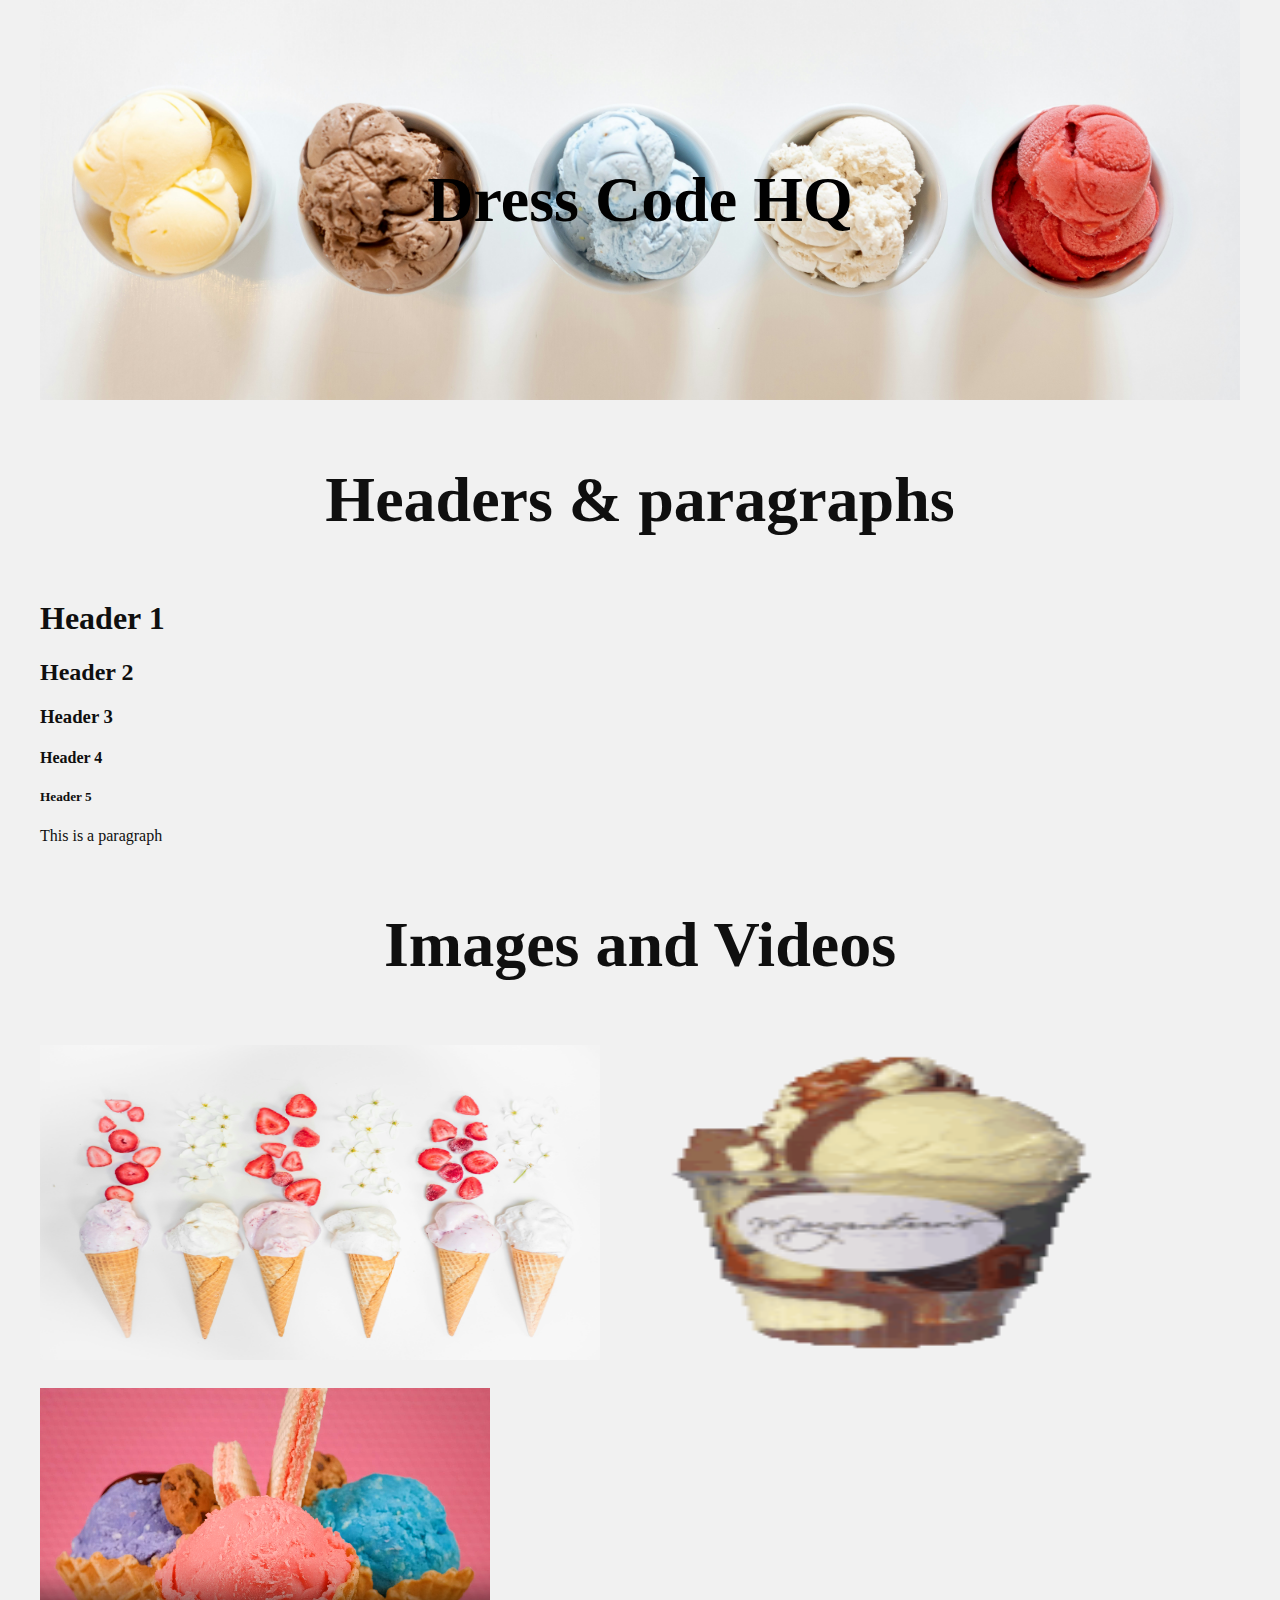
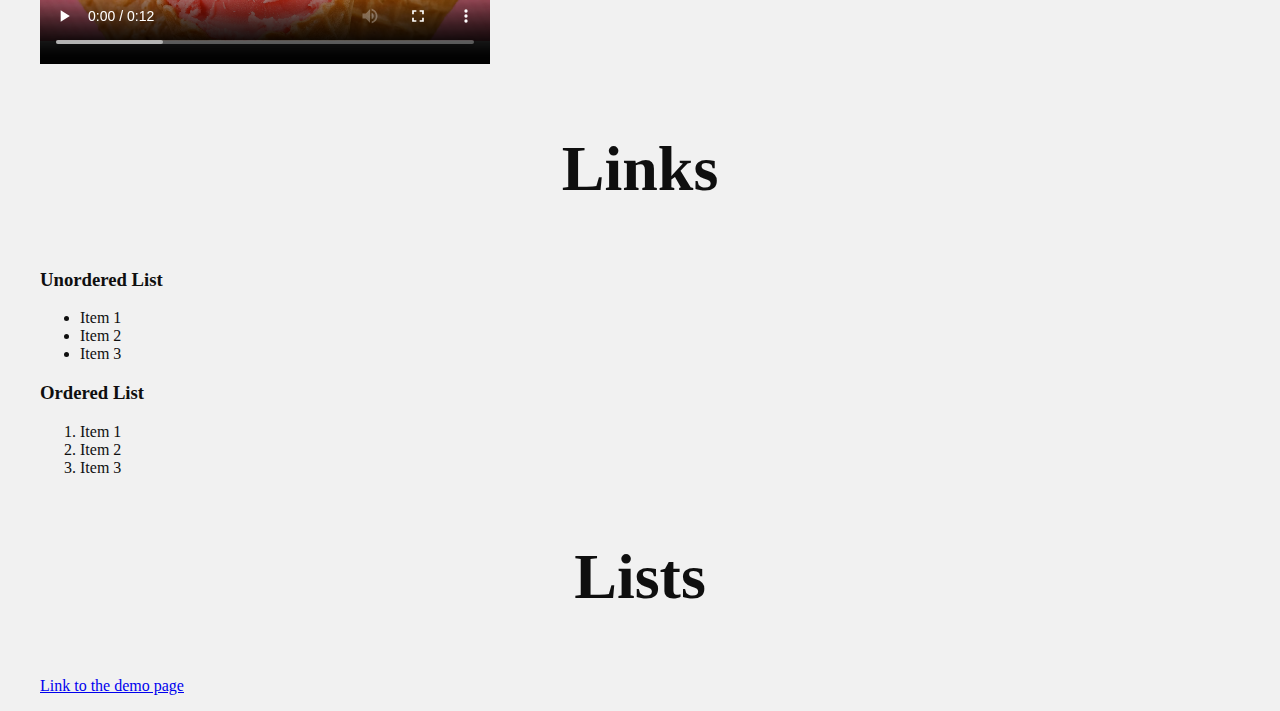
==== index.html @ fc5755fe "added ice cream images and started a basic page using the list of item needed" ====
<!DOCTYPE html>
<html lang="en">
<head>
    <meta charset="UTF-8">
    <meta name="viewport" content="width=device-width, initial-scale=1.0">
    <link rel="stylesheet" type="text/css" href="styles.css">
    <title>Dress Code HQ </title>
</head>
<body>
    <div class="container">
        <div class="header-image" style='background-image: url("images/hero-ice-cream.jpg");'>
            <h1 class="header">Dress Code HQ</h1>
         </div>
         <div>
            <h2 class="header">Headers & paragraphs</h2>
            <h1>Header 1</h1>
            <h2>Header 2</h2>
            <h3>Header 3</h3>
            <h4>Header 4</h4>
            <h5>Header 5</h5>

            <p>This is a paragraph</p>
         </div>

         <div style="margin-top: 20px;" /> 

         <div>
             <h2 class="header">Images and Videos</h2>
             <img
                width="560"
                height="315"
                src="images/ice-cream-strawberries.jpg" alt=""
             >
             <img
                width="560"
                height="315"
                src="images/ice-cream-rotating-food.gif" alt=""
             >
             <video width="450" height="300" controls>
                <source src="/video/ice-cream.mp4" type="video/mp4">
                Your browser does not support the video tag.
              </video>
         </div>

         <div style="margin-top: 20px;" /> 

         <div>
             <h2 class="header">Links</h2>
            <h3>Unordered List</h3>
            <ul>
                <li>Item 1</li>
                <li>Item 2</li>
                <li>Item 3</li>
            </ul>
            <h3>Ordered List</h3>
            <ol>
                <li>Item 1</li>
                <li>Item 2</li>
                <li>Item 3</li>
         </div>

         <div style="margin-top: 20px;" /> 

         <div>
             <h2 class="header">Lists</h2>

             <a href="/demo.html" >
                <p>Link to the demo page</p>
             </a>
         </div>

    </div>
    
</body>
</html>
---- styles.css ----
body{
    margin: 0 auto;
    font-family: lato;
    background-color: #f1f1f1;
    color: #0f0f0f;
    display: flex;
    flex-direction: column;
    align-items: center;
    width: 100%;
}

.container {
    width: 1200px;

}

.header {
    text-align: center;
    padding: 10px;
    font-weight: 900;
    font-size: 4rem;
}

.header-image {
    background-size: cover;
    background-position: center;
    height: 400px; /* increase this if you want a taller image */
    display: flex;
    justify-content: center;
    align-items: center;
    color: #010101; 
}

.parallax {
    position: relative;
    height: 80vh;
    background: url('images/parallax.jpg') no-repeat center center/cover;
    background-attachment: fixed;
}

.parallax-content {
    display: flex;
    align-items: center;
    justify-content: center;
    font-size: 4rem;
    height: 100%;
    font-weight: 900;
    color: #f1f1f1; /* add this for dark background */
}

.center-video {
    display: flex;
    justify-content: center;
    align-items: center;
    width: 100%;
}
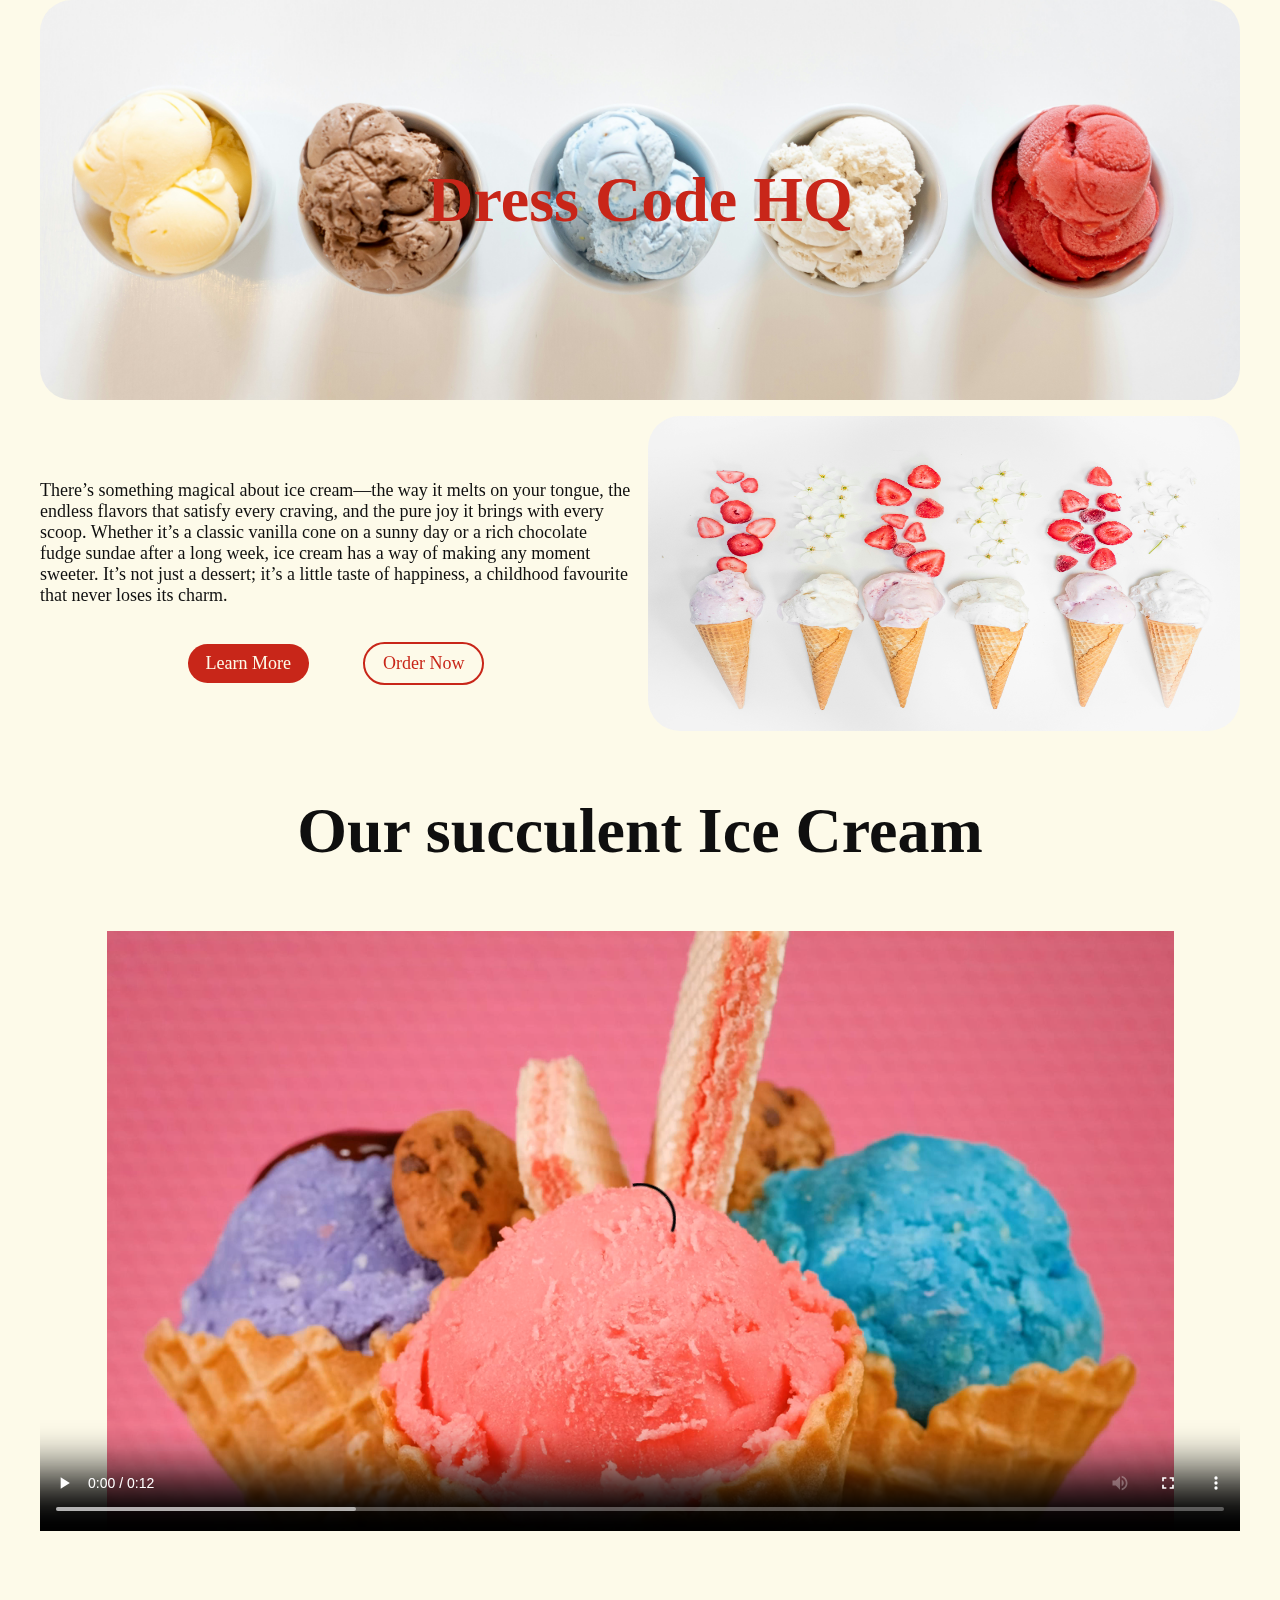
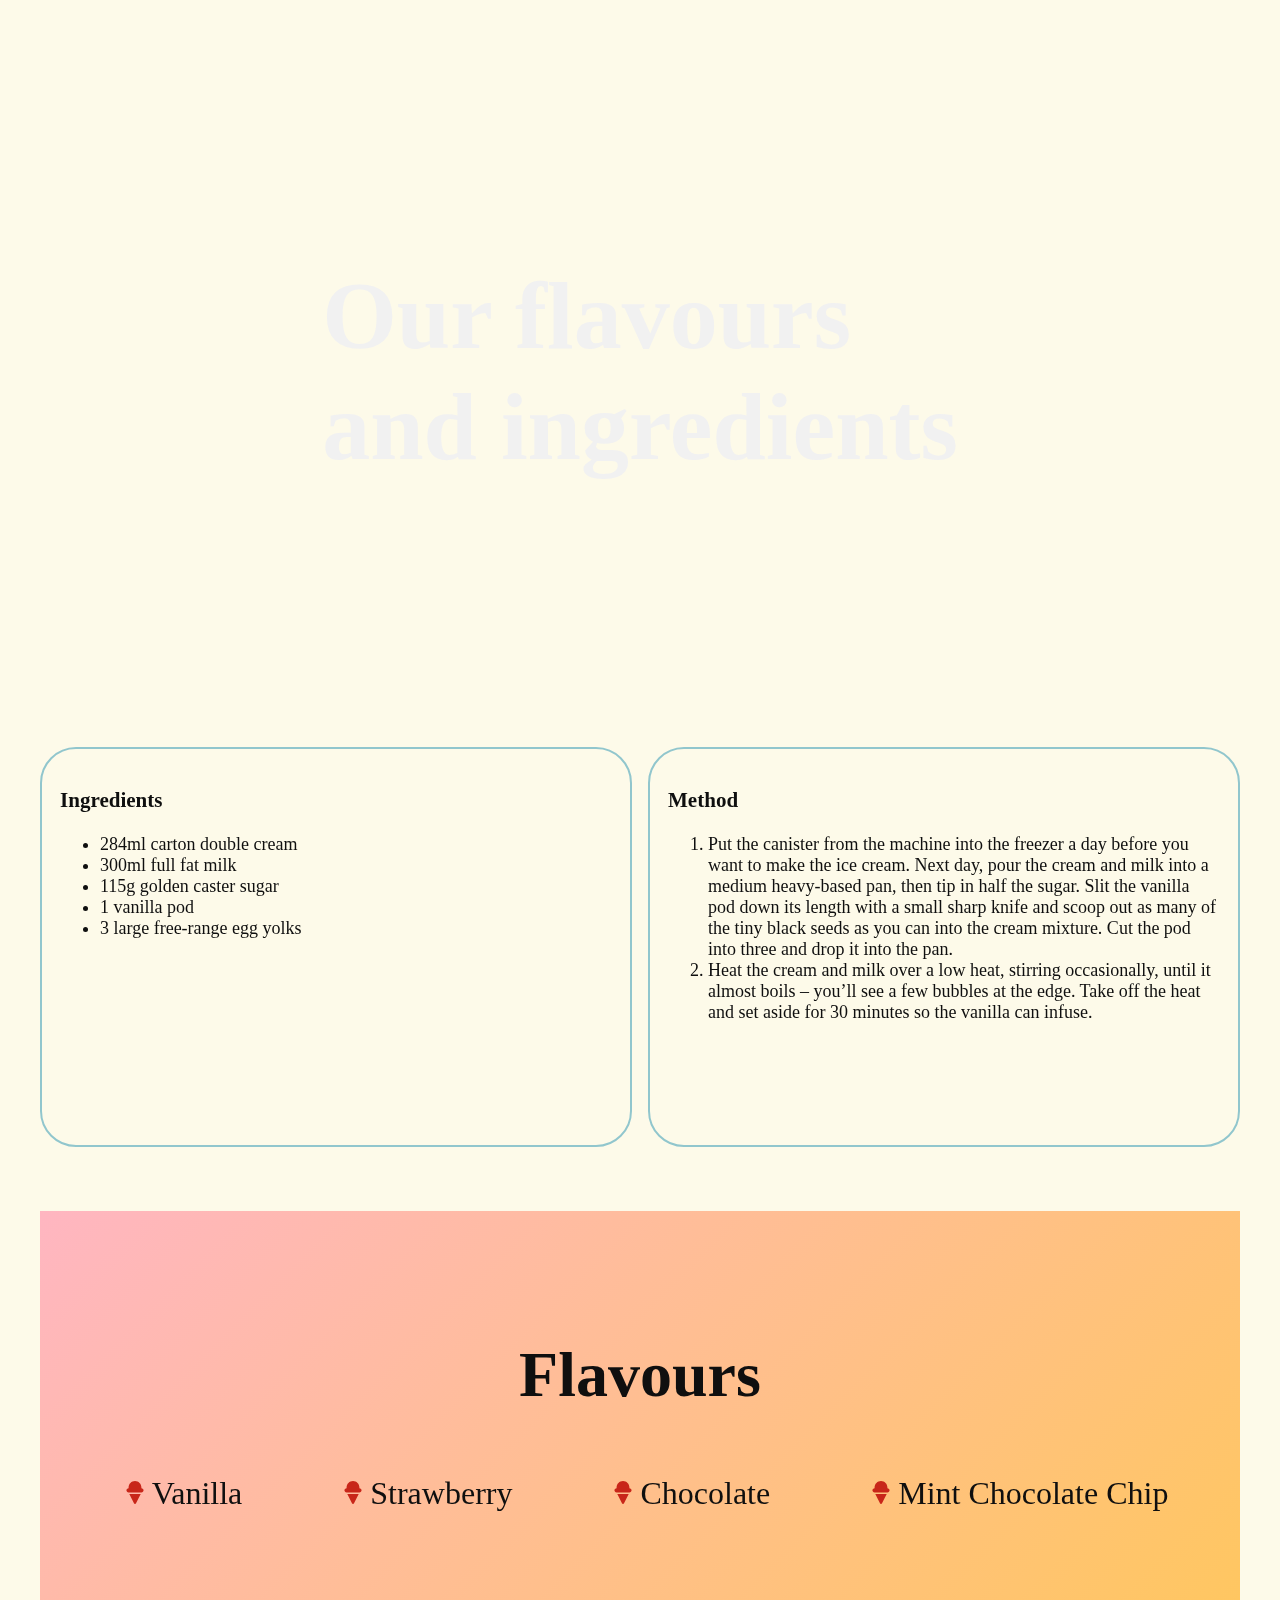
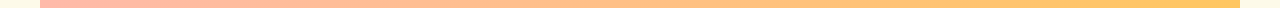
==== commit f167909c: "added some styling to the page and added proper text instead of placeholder text" ====
--- a/index.html
+++ b/index.html
@@ -8,66 +8,73 @@
 </head>
 <body>
     <div class="container">
-        <div class="header-image" style='background-image: url("images/hero-ice-cream.jpg");'>
+        <div class="header-image"0>
             <h1 class="header">Dress Code HQ</h1>
          </div>
-         <div>
-            <h2 class="header">Headers & paragraphs</h2>
-            <h1>Header 1</h1>
-            <h2>Header 2</h2>
-            <h3>Header 3</h3>
-            <h4>Header 4</h4>
-            <h5>Header 5</h5>
+         <div class="side-by-side">
+             <div>
+                 <p class="flex-text">
+                    There’s something magical about ice cream—the way it melts on your tongue, the endless flavors that satisfy every craving, and the pure joy it brings with every scoop. Whether it’s a classic vanilla cone on a sunny day or a rich chocolate fudge sundae after a long week, ice cream has a way of making any moment sweeter. It’s not just a dessert; it’s a little taste of happiness, a childhood favourite that never loses its charm.
+                 </p>
 
-            <p>This is a paragraph</p>
-         </div>
-
-         <div style="margin-top: 20px;" /> 
-
-         <div>
-             <h2 class="header">Images and Videos</h2>
+                 <div class="link-div">
+                     <a href="#" class="button-link">Learn More</a>
+                     <a href="#" class="outline-button">Order Now</a>
+                 </div>
+             </div>
              <img
                 width="560"
                 height="315"
                 src="images/ice-cream-strawberries.jpg" alt=""
+                class="flex-image"
              >
-             <img
-                width="560"
-                height="315"
-                src="images/ice-cream-rotating-food.gif" alt=""
-             >
-             <video width="450" height="300" controls>
+         </div>
+
+         <div>
+             <h2 class="header">Our succulent Ice Cream</h2>
+             <video class="center-video" width="900" height="600" controls>
                 <source src="/video/ice-cream.mp4" type="video/mp4">
                 Your browser does not support the video tag.
               </video>
          </div>
 
-         <div style="margin-top: 20px;" /> 
-
-         <div>
-             <h2 class="header">Links</h2>
-            <h3>Unordered List</h3>
-            <ul>
-                <li>Item 1</li>
-                <li>Item 2</li>
-                <li>Item 3</li>
-            </ul>
-            <h3>Ordered List</h3>
-            <ol>
-                <li>Item 1</li>
-                <li>Item 2</li>
-                <li>Item 3</li>
+         <div class="parallax">
+            <h2 class="parallax-content">
+                Our flavours <br /> and ingredients
+            </h2>
          </div>
 
-         <div style="margin-top: 20px;" /> 
+         <div class="side-by-side">
+            <div class="list-border">
+                <h3>Ingredients</h3>
+                <ul>
+                    <li>284ml carton double cream</li>
+                    <li>300ml full fat milk</li>
+                    <li>115g golden caster sugar</li>
+                    <li>1 vanilla pod</li>
+                    <li>3 large free-range egg yolks</li>
+                </ul>
+            </div>
 
-         <div>
-             <h2 class="header">Lists</h2>
+            <div class="list-border">
+                <h3>Method</h3>
+                <ol>
+                    <li>Put the canister from the machine into the freezer a day before you want to make the ice cream. Next day, pour the cream and milk into a medium heavy-based pan, then tip in half the sugar. Slit the vanilla pod down its length with a small sharp knife and scoop out as many of the tiny black seeds as you can into the cream mixture. Cut the pod into three and drop it into the pan.</li>
+                    <li>Heat the cream and milk over a low heat, stirring occasionally, until it almost boils – you’ll see a few bubbles at the edge. Take off the heat and set aside for 30 minutes so the vanilla can infuse.</li>
 
-             <a href="/demo.html" >
-                <p>Link to the demo page</p>
-             </a>
-         </div>
+            </div>
+
+        </div>
+        <div class="flavours-list flavors">
+            <h2 class="header">Flavours</h2>
+            <ul>
+                <li>Vanilla</li>
+                <li>Strawberry</li>
+                <li>Chocolate</li>
+                <li>Mint Chocolate Chip</li>
+            </ul>
+        </div>
+
 
     </div>
     
--- a/styles.css
+++ b/styles.css
@@ -1,7 +1,7 @@
 body{
     margin: 0 auto;
     font-family: lato;
-    background-color: #f1f1f1;
+    background-color: #FDFAE9;
     color: #0f0f0f;
     display: flex;
     flex-direction: column;
@@ -21,6 +21,66 @@
     font-size: 4rem;
 }
 
+.side-by-side {
+    display: flex;
+    margin-top: 1em;
+    gap: 1em;
+    align-items: center;
+}
+
+.side-by-side div {
+    width: 50%;
+    font-size: large;
+    
+}
+
+.side-by-side img {
+    width: 50%;
+    border-radius: 2em;
+}
+.link-div {
+    display: flex;
+    gap: 3em;
+    justify-content: center;
+    margin-top: 2em;
+    min-width: 100%;
+    align-items: center;
+
+}
+
+.button-link {
+    background-color: #C82619;
+    padding: 0.5em 1em;
+    border-radius: 2em;
+    text-decoration: none;
+    color: #FDFAE9;
+    transition: transform .2s; /* Animation */
+}
+
+.button-link:hover {
+    background-color: #FDFAE9;
+    color: #C82619;
+    border: 2px solid #C82619;
+    transform: scale(1.1);
+}
+
+.outline-button {
+    padding: 0.5em 1em;
+    border-radius: 2em;
+    text-decoration: none;
+    color: #C82619;
+    border-width: 2px;
+    border-color: #C82619;
+    border-style: solid;
+    transition: transform .2s; /* Animation */
+}
+
+.outline-button:hover {
+    background-color: #C82619;
+    color: #FDFAE9;
+    transform: scale(1.1);
+}
+
 .header-image {
     background-size: cover;
     background-position: center;
@@ -28,13 +88,16 @@
     display: flex;
     justify-content: center;
     align-items: center;
-    color: #010101; 
+    color: #C82619; 
+    background-image: url("images/hero-ice-cream.jpg");
+    border-radius: 2em;
 }
 
 .parallax {
+    margin-top: 2em;
     position: relative;
     height: 80vh;
-    background: url('images/parallax.jpg') no-repeat center center/cover;
+    background: url('images/choc-ice-cream.jpg') no-repeat center center/cover;
     background-attachment: fixed;
 }
 
@@ -42,7 +105,7 @@
     display: flex;
     align-items: center;
     justify-content: center;
-    font-size: 4rem;
+    font-size: 6rem;
     height: 100%;
     font-weight: 900;
     color: #f1f1f1; /* add this for dark background */
@@ -54,3 +117,36 @@
     align-items: center;
     width: 100%;
 }
+
+.list-border {
+    border: 2px solid #91C6CD;
+    border-radius: 2em;
+    padding: 1em;
+    height: 20em;
+}
+
+
+.flavours-list {
+    margin-top: 2em;
+    font-size: xx-large;
+    list-style-image: url("images/ice-cream-solid.svg");   
+    background: linear-gradient(135deg, #FFB6C1, #FFD700, #ADD8E6);
+    background-size: 400% 400%;
+    animation: gradientAnimation 6s ease infinite;
+
+    padding: 2em 0;
+}
+
+@keyframes gradientAnimation {
+    0% { background-position: 0% 50%; }
+    50% { background-position: 100% 50%; }
+    100% { background-position: 0% 50%; }
+}
+
+.flavours-list ul {
+    display: flex;
+    gap: 4em;
+    justify-content: center;
+    align-items: center;
+}
+
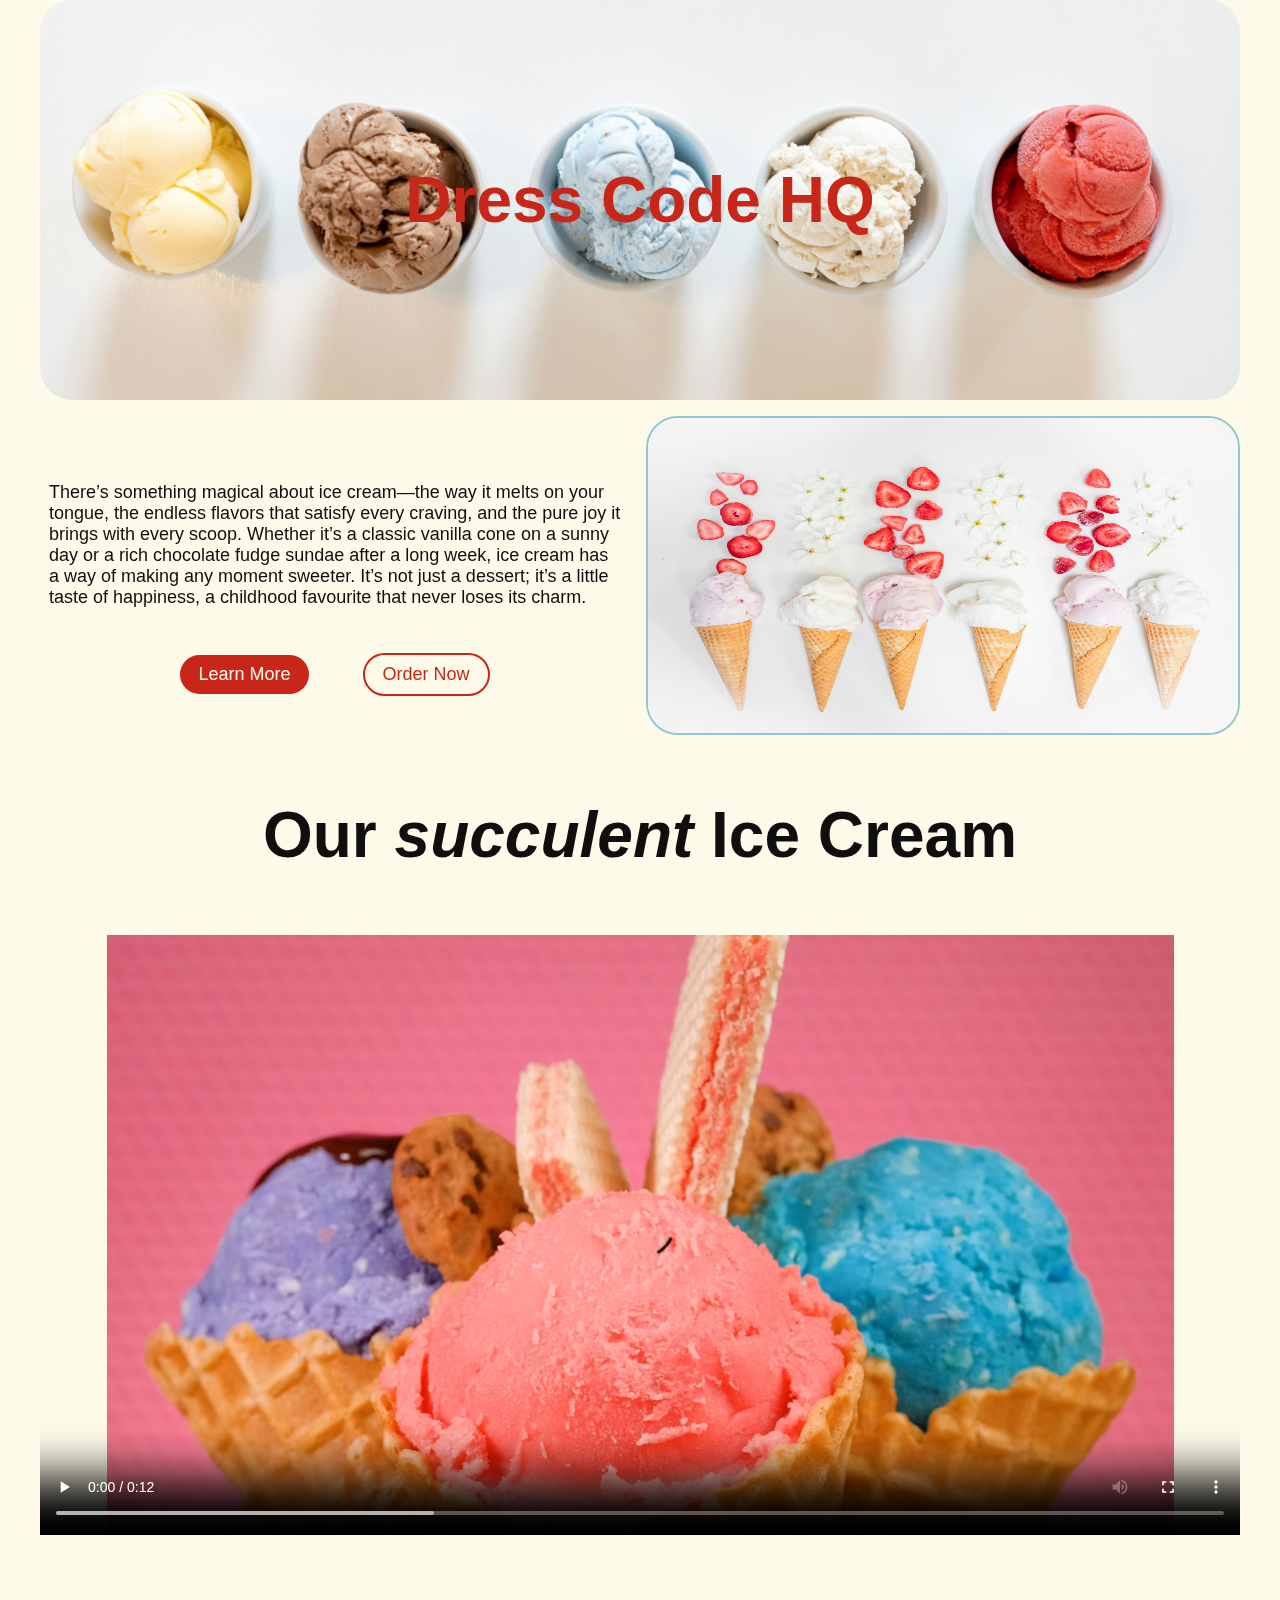
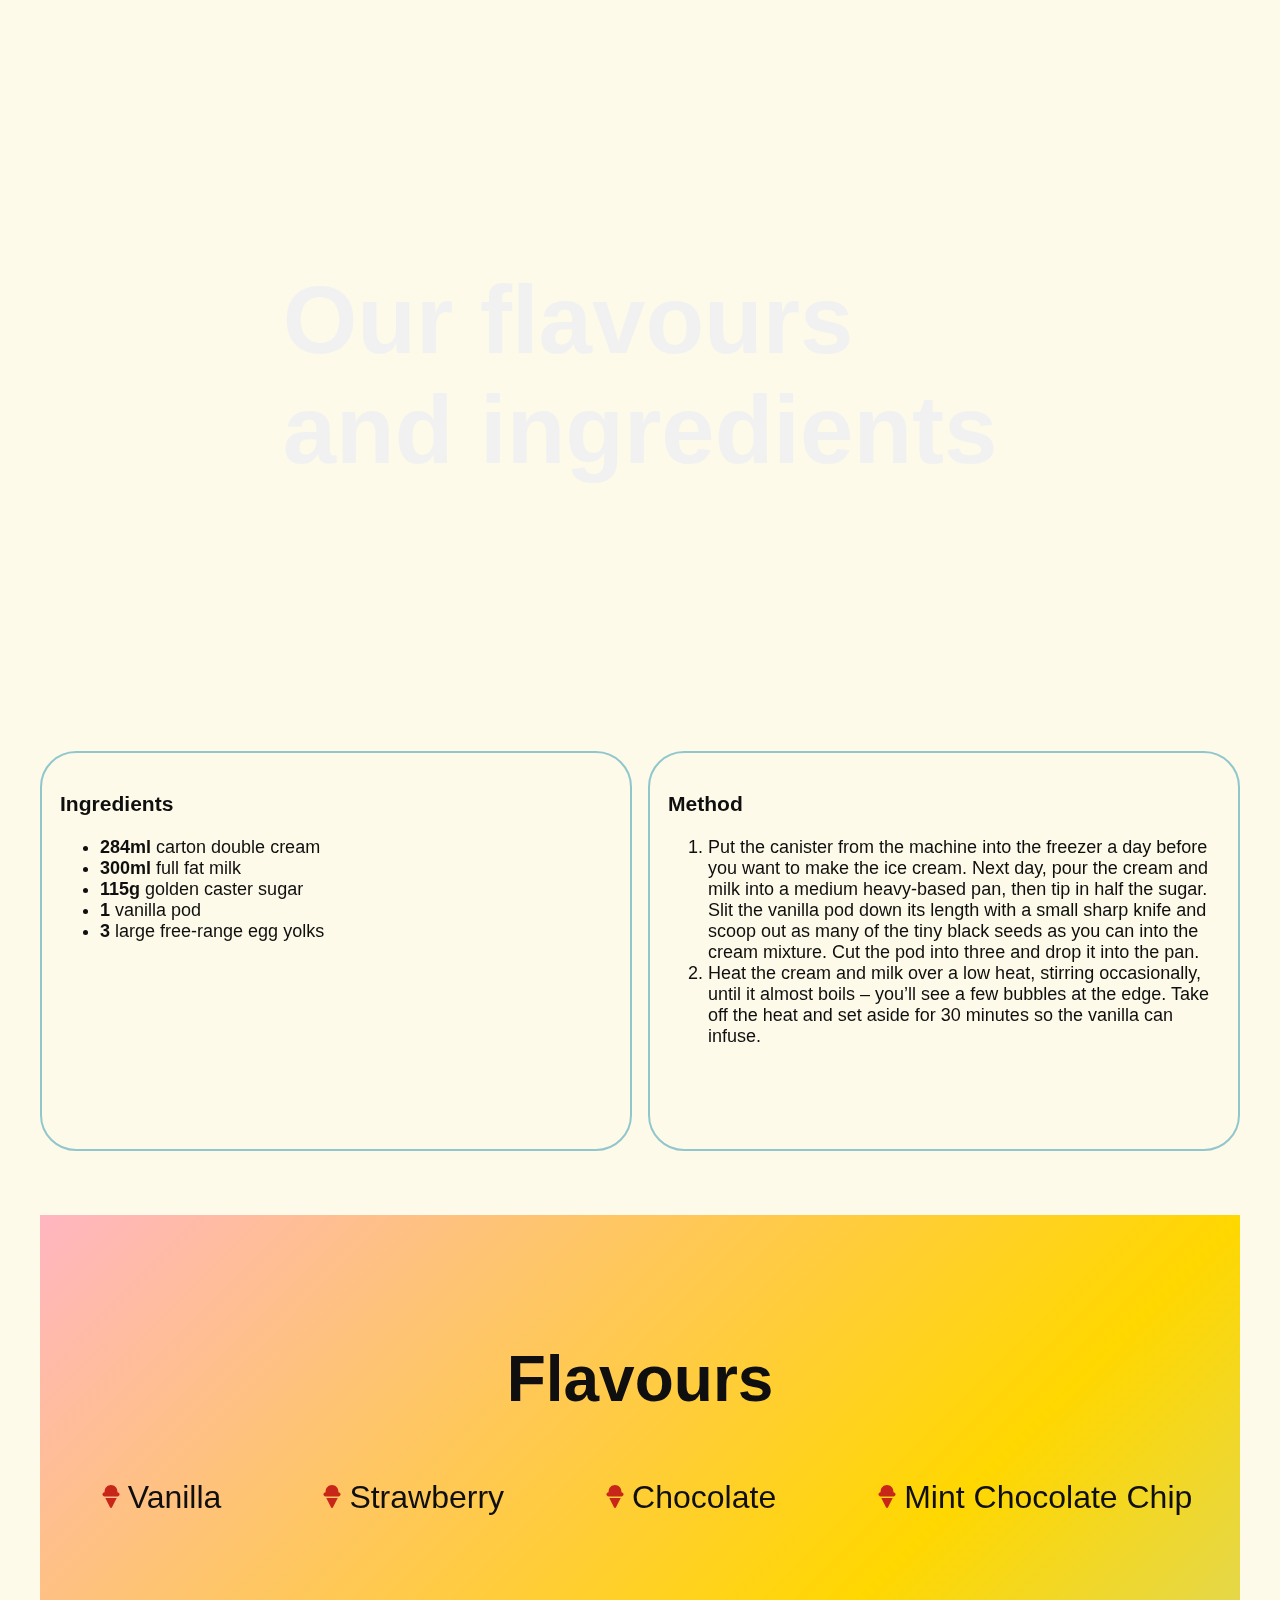
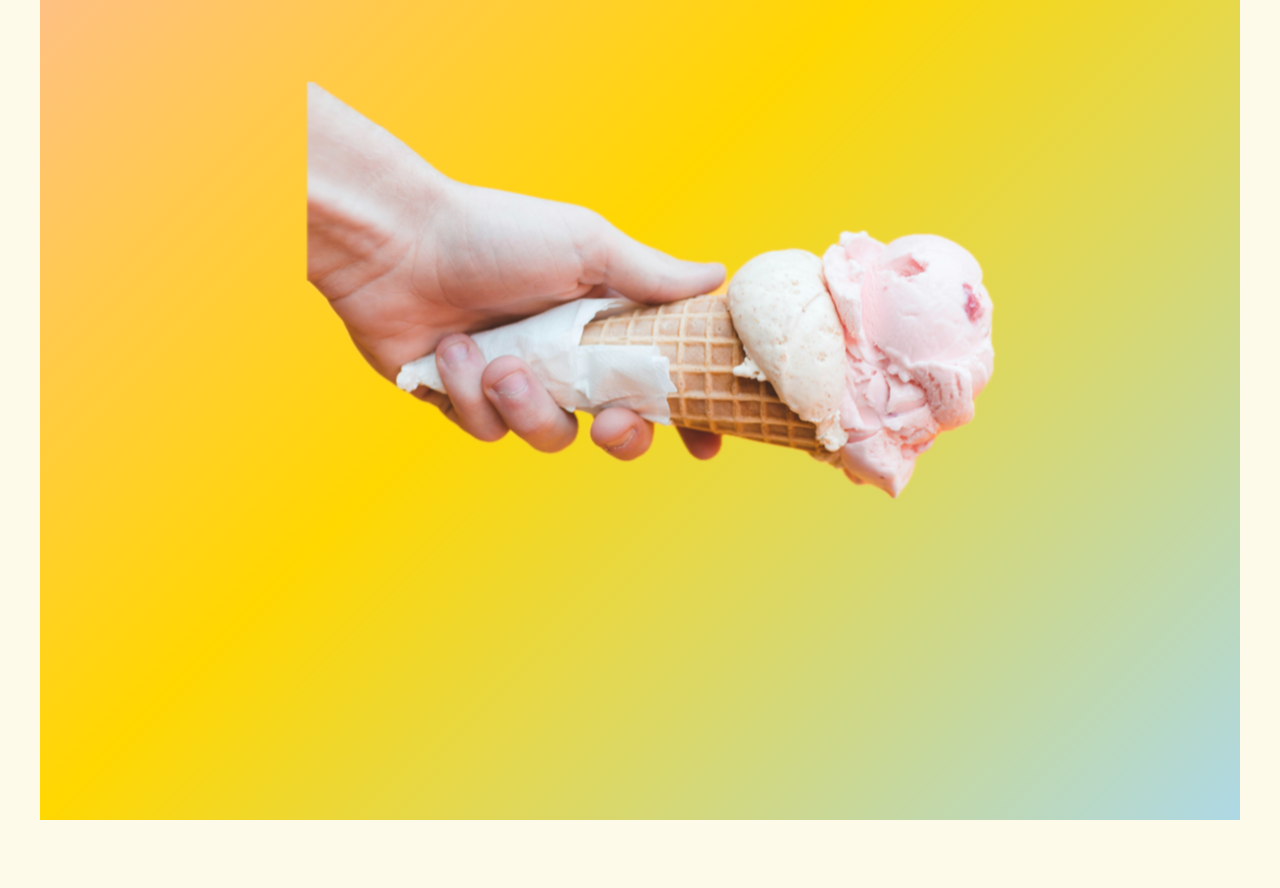
==== commit 79efbc8f: "finished adding styles to page" ====
--- a/index.html
+++ b/index.html
@@ -18,8 +18,8 @@
                  </p>
 
                  <div class="link-div">
-                     <a href="#" class="button-link">Learn More</a>
-                     <a href="#" class="outline-button">Order Now</a>
+                     <a href="#learn-more" class="button-link">Learn More</a>
+                     <a href="https://www.dresscode.org.uk/" class="outline-button">Order Now</a>
                  </div>
              </div>
              <img
@@ -31,7 +31,7 @@
          </div>
 
          <div>
-             <h2 class="header">Our succulent Ice Cream</h2>
+             <h2 class="header">Our <i>succulent</i> Ice Cream</h2>
              <video class="center-video" width="900" height="600" controls>
                 <source src="/video/ice-cream.mp4" type="video/mp4">
                 Your browser does not support the video tag.
@@ -44,15 +44,18 @@
             </h2>
          </div>
 
-         <div class="side-by-side">
+         <div 
+            class="side-by-side"
+            id="learn-more"
+         >
             <div class="list-border">
                 <h3>Ingredients</h3>
                 <ul>
-                    <li>284ml carton double cream</li>
-                    <li>300ml full fat milk</li>
-                    <li>115g golden caster sugar</li>
-                    <li>1 vanilla pod</li>
-                    <li>3 large free-range egg yolks</li>
+                    <li><strong>284ml</strong> carton double cream</li>
+                    <li><strong>300ml</strong> full fat milk</li>
+                    <li><strong>115g</strong> golden caster sugar</li>
+                    <li><strong>1</strong> vanilla pod</li>
+                    <li><strong>3</strong> large free-range egg yolks</li>
                 </ul>
             </div>
 
@@ -65,18 +68,25 @@
             </div>
 
         </div>
-        <div class="flavours-list flavors">
+        <div class="flavours-list">
             <h2 class="header">Flavours</h2>
+
             <ul>
                 <li>Vanilla</li>
                 <li>Strawberry</li>
                 <li>Chocolate</li>
                 <li>Mint Chocolate Chip</li>
             </ul>
+
+            <img 
+                src="images/cone.jpg" 
+                class="rotated-image" 
+                alt=""
+            >
         </div>
-
 
     </div>
     
+    <div style="margin-top: 20px; min-height: 3em;" />
 </body>
 </html>--- a/styles.css
+++ b/styles.css
@@ -1,6 +1,6 @@
 body{
     margin: 0 auto;
-    font-family: lato;
+    font-family: lato, Arial, sans-serif;;
     background-color: #FDFAE9;
     color: #0f0f0f;
     display: flex;
@@ -19,6 +19,7 @@
     padding: 10px;
     font-weight: 900;
     font-size: 4rem;
+    font-family: Merriweather, 'Franklin Gothic Medium', Arial, sans-serif;
 }
 
 .side-by-side {
@@ -32,6 +33,14 @@
     width: 50%;
     font-size: large;
     
+}
+
+.flex-text {
+    padding: 0.5em;;
+}
+
+.flex-image{
+    border: #91C6CD solid 2px;
 }
 
 .side-by-side img {
@@ -131,17 +140,10 @@
     font-size: xx-large;
     list-style-image: url("images/ice-cream-solid.svg");   
     background: linear-gradient(135deg, #FFB6C1, #FFD700, #ADD8E6);
-    background-size: 400% 400%;
-    animation: gradientAnimation 6s ease infinite;
+    padding: 2em 0;
 
-    padding: 2em 0;
 }
 
-@keyframes gradientAnimation {
-    0% { background-position: 0% 50%; }
-    50% { background-position: 100% 50%; }
-    100% { background-position: 0% 50%; }
-}
 
 .flavours-list ul {
     display: flex;
@@ -150,3 +152,7 @@
     align-items: center;
 }
 
+.rotated-image{
+    transform: rotate(90deg) translateY(-50%);
+    transform-origin: center;
+}
